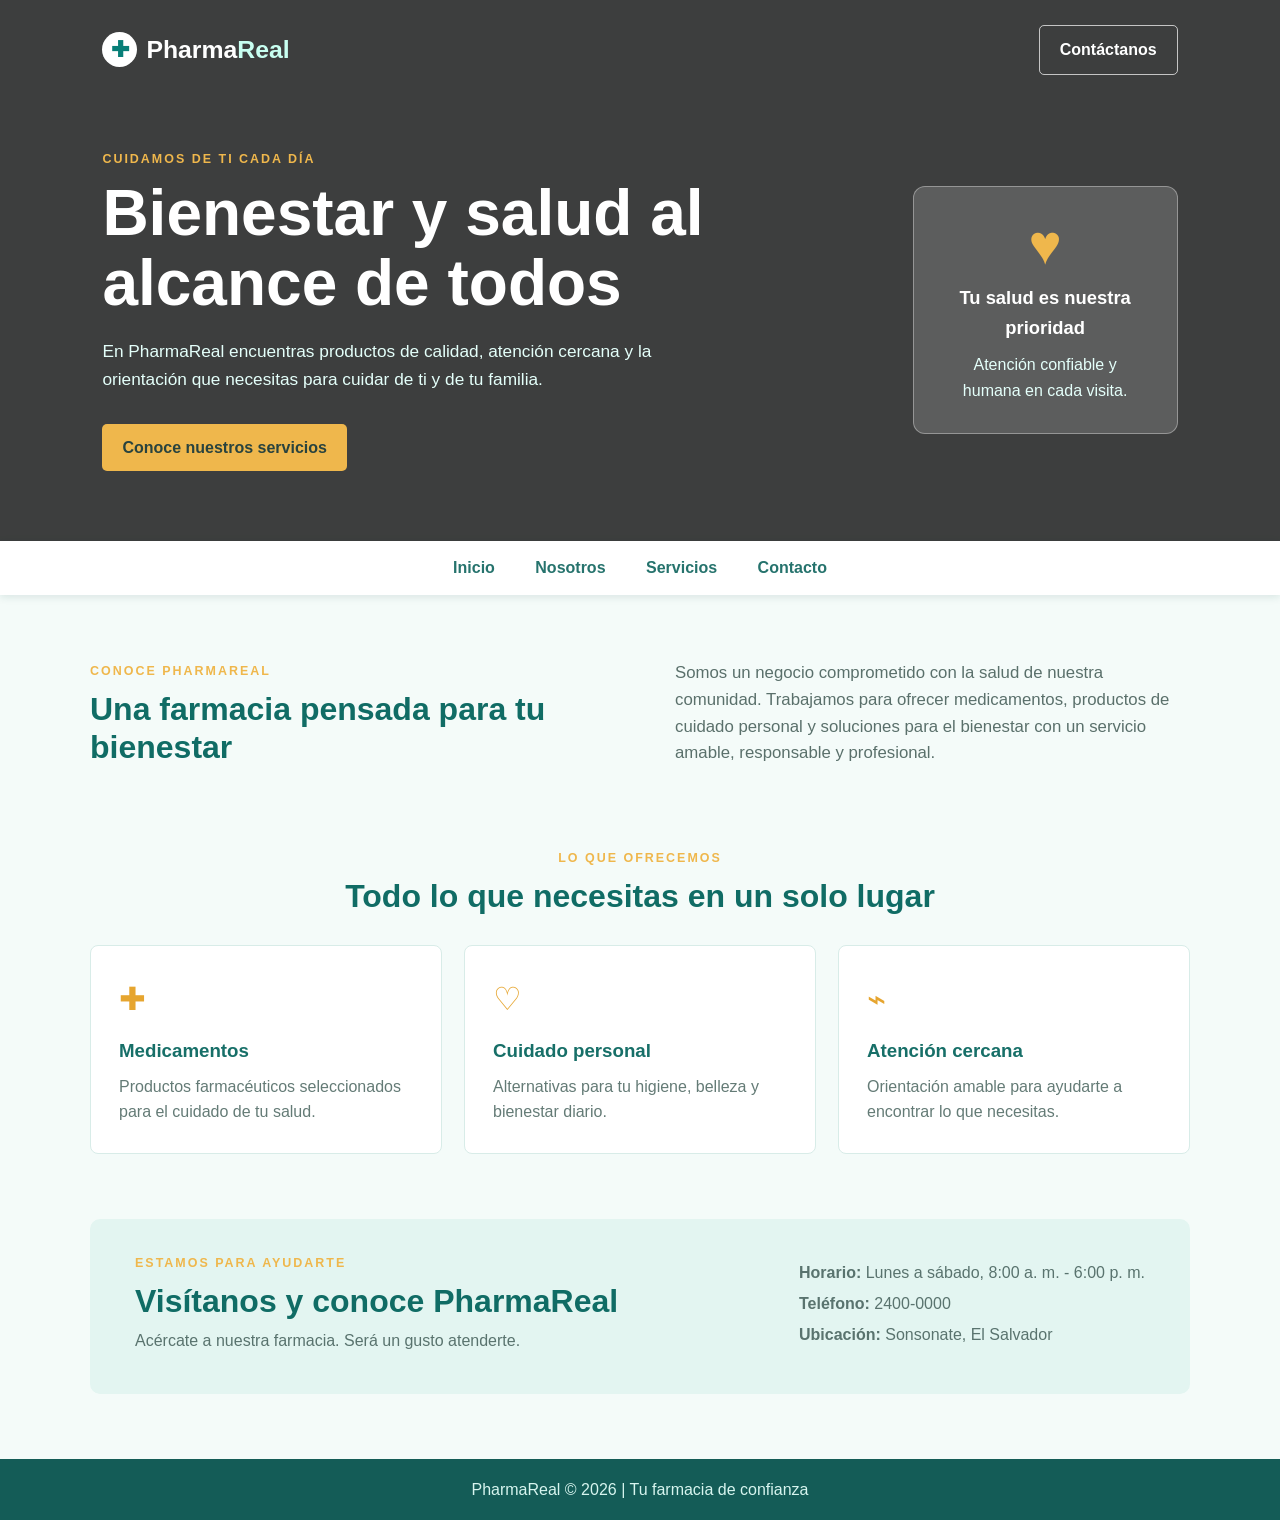
==== index.html @ b6526a4e "Estructura base de la web" ====
<!DOCTYPE html>
<html lang="es">
<head>
    <meta charset="UTF-8">
    <meta name="viewport" content="width=device-width, initial-scale=1.0">
    <title>PharmaReal | Tu farmacia de confianza</title>
    <link rel="stylesheet" href="style.css">
</head>
<body>
    <header class="encabezado">

        <video class="video-fondo" autoplay muted loop playsinline>
            <source src="videos/header-video.mp4" type="video/mp4">
            Tu navegador no soporta la reproducción de videos.
        </video>

        <div class="barra-superior">
            <a class="marca" href="index.html">
                <span class="simbolo">✚</span>
                <span>Pharma<span>Real</span></span>
            </a>
            <a class="boton boton-claro" href="#contacto">Contáctanos</a>
        </div>

        <section class="presentacion">
            <div class="presentacion-texto">
                <p class="etiqueta">Cuidamos de ti cada día</p>
                <h1>Bienestar y salud al alcance de todos</h1>
                <p>
                    En PharmaReal encuentras productos de calidad, atención cercana y la orientación
                    que necesitas para cuidar de ti y de tu familia.
                </p>
                <a class="boton boton-principal" href="#servicios">Conoce nuestros servicios</a>
            </div>
            <div class="tarjeta-salud">
                <span class="icono-grande">♥</span>
                <strong>Tu salud es nuestra prioridad</strong>
                <p>Atención confiable y humana en cada visita.</p>
            </div>
        </section>
    </header>

    <nav class="navegacion">
        <a href="#inicio">Inicio</a>
        <a href="#nosotros">Nosotros</a>
        <a href="#servicios">Servicios</a>
        <a href="#contacto">Contacto</a>
    </nav>

    <main id="inicio" class="contenido">
        <section id="nosotros" class="seccion nosotros">
            <div>
                <p class="etiqueta">Conoce PharmaReal</p>
                <h2>Una farmacia pensada para tu bienestar</h2>
            </div>
            <p>
                Somos un negocio comprometido con la salud de nuestra comunidad. Trabajamos para ofrecer
                medicamentos, productos de cuidado personal y soluciones para el bienestar con un servicio
                amable, responsable y profesional.
            </p>
        </section>

        <section id="servicios" class="seccion">
            <div class="encabezado-seccion">
                <p class="etiqueta">Lo que ofrecemos</p>
                <h2>Todo lo que necesitas en un solo lugar</h2>
            </div>
            <div class="tarjetas-servicios">
                <article class="tarjeta-servicio">
                    <span class="icono">✚</span>
                    <h3>Medicamentos</h3>
                    <p>Productos farmacéuticos seleccionados para el cuidado de tu salud.</p>
                </article>
                <article class="tarjeta-servicio">
                    <span class="icono">♡</span>
                    <h3>Cuidado personal</h3>
                    <p>Alternativas para tu higiene, belleza y bienestar diario.</p>
                </article>
                <article class="tarjeta-servicio">
                    <span class="icono">⌁</span>
                    <h3>Atención cercana</h3>
                    <p>Orientación amable para ayudarte a encontrar lo que necesitas.</p>
                </article>
            </div>
        </section>

        <section id="contacto" class="contacto">
            <div>
                <p class="etiqueta">Estamos para ayudarte</p>
                <h2>Visítanos y conoce PharmaReal</h2>
                <p>Acércate a nuestra farmacia. Será un gusto atenderte.</p>
            </div>
            <div class="datos-contacto">
                <p><strong>Horario:</strong> Lunes a sábado, 8:00 a. m. - 6:00 p. m.</p>
                <p><strong>Teléfono:</strong> 2400-0000</p>
                <p><strong>Ubicación:</strong> Sonsonate, El Salvador</p>
            </div>
        </section>
    </main>

    <footer>
        <p>PharmaReal &copy; 2026 | Tu farmacia de confianza</p>
    </footer>
</body>
</html>
---- style.css ----
* {
    box-sizing: border-box;
}

html {
    scroll-behavior: smooth;
}

body {
    background-color: #f4fbf9;
    color: #23413d;
    font-family: Arial, sans-serif;
    line-height: 1.6;
    margin: 0;
}

.encabezado {
     background-color: rgba(0, 0, 0, 0.55);
    color: white;
    overflow: hidden;
    padding: 25px 8% 70px;
    position: relative;
}

.encabezado::before {
    background-color: rgba(0, 0, 0, .45);
    content: "";
    inset: 0;
    position: absolute;
}

.video-fondo {
    height: 100%;
    inset: 0;
    object-fit: cover;
    position: absolute;
    width: 100%;
    z-index: 0;
    opacity: 0.5;
}

.barra-superior,
.presentacion,
.seccion,
.contacto {
    margin: 0 auto;
    max-width: 1100px;
}

.barra-superior {
    align-items: center;
    display: flex;
    justify-content: space-between;
    position: relative;
    z-index: 1;
}

.marca {
    align-items: center;
    color: white;
    display: flex;
    font-size: 1.55rem;
    font-weight: bold;
    gap: 9px;
    text-decoration: none;
}

.marca span:last-child span {
    color: #c8fff1;
}

.simbolo {
    align-items: center;
    background-color: white;
    border-radius: 50%;
    color: #087f78;
    display: flex;
    font-size: 1.4rem;
    height: 35px;
    justify-content: center;
    width: 35px;
}

.presentacion {
    align-items: center;
    display: flex;
    gap: 70px;
    justify-content: space-between;
    padding-top: 75px;
    position: relative;
    z-index: 1;
}

.presentacion-texto {
    max-width: 610px;
}

.etiqueta {
    color: #efb74c;
    font-size: .78rem;
    font-weight: bold;
    letter-spacing: 2px;
    margin: 0 0 8px;
    text-transform: uppercase;
}

h1,
h2,
h3,
p {
    margin-top: 0;
}

h1 {
    font-size: clamp(2.2rem, 5vw, 4rem);
    line-height: 1.1;
    margin-bottom: 20px;
}

h2 {
    color: #106c65;
    font-size: 2rem;
    line-height: 1.2;
    margin-bottom: 15px;
}

.presentacion-texto > p:not(.etiqueta) {
    color: #e4fffa;
    font-size: 1.08rem;
    margin-bottom: 30px;
    max-width: 560px;
}

.boton {
    border-radius: 5px;
    display: inline-block;
    font-weight: bold;
    padding: 11px 20px;
    text-decoration: none;
}

.boton-claro {
    border: 1px solid rgba(255, 255, 255, .7);
    color: white;
}

.boton-principal {
    background-color: #efb74c;
    color: #29433e;
}

.boton:hover {
    opacity: .85;
}

.tarjeta-salud {
    background-color: rgba(255, 255, 255, .16);
    border: 1px solid rgba(255, 255, 255, .35);
    border-radius: 12px;
    max-width: 265px;
    padding: 30px;
    text-align: center;
}

.tarjeta-salud strong {
    display: block;
    font-size: 1.15rem;
    margin: 10px 0;
}

.tarjeta-salud p {
    color: #e4fffa;
    margin-bottom: 0;
}

.icono-grande {
    color: #efb74c;
    display: block;
    font-size: 3.5rem;
    line-height: 1;
}

.navegacion {
    background-color: white;
    box-shadow: 0 2px 8px rgba(19, 70, 65, .12);
    padding: 14px;
    text-align: center;
}

.navegacion a {
    color: #26736d;
    font-weight: bold;
    margin: 0 18px;
    text-decoration: none;
}

.navegacion a:hover {
    color: #e59e23;
}

.contenido {
    padding: 65px 20px 30px;
}

.seccion {
    padding-bottom: 65px;
}

.nosotros {
    align-items: center;
    display: grid;
    gap: 70px;
    grid-template-columns: 1fr 1fr;
}

.nosotros > p {
    color: #5a706b;
    font-size: 1.05rem;
}

.encabezado-seccion {
    margin-bottom: 30px;
    text-align: center;
}

.tarjetas-servicios {
    display: grid;
    gap: 22px;
    grid-template-columns: repeat(3, 1fr);
}

.tarjeta-servicio {
    background-color: white;
    border: 1px solid #d8ece8;
    border-radius: 8px;
    padding: 28px;
    transition: transform .2s, box-shadow .2s;
}

.tarjeta-servicio:hover {
    box-shadow: 0 8px 18px rgba(19, 90, 82, .12);
    transform: translateY(-4px);
}

.icono {
    color: #e6a52f;
    font-size: 2rem;
}

.tarjeta-servicio h3 {
    color: #176f68;
    margin: 10px 0 8px;
}

.tarjeta-servicio p {
    color: #647b76;
    margin-bottom: 0;
}

.contacto {
    align-items: center;
    background-color: #e3f5f1;
    border-radius: 10px;
    display: flex;
    gap: 50px;
    justify-content: space-between;
    margin-bottom: 35px;
    padding: 35px 45px;
}

.contacto h2 {
    margin-bottom: 8px;
}

.contacto p:not(.etiqueta),
.datos-contacto p {
    color: #59736e;
    margin-bottom: 5px;
}

.datos-contacto {
    min-width: 310px;
}

footer {
    background-color: #145c57;
    color: #d7f5ef;
    padding: 18px;
    text-align: center;
}

footer p {
    margin-bottom: 0;
}

@media (max-width: 700px) {
    .encabezado {
        padding-left: 6%;
        padding-right: 6%;
    }

    .presentacion,
    .nosotros,
    .contacto {
        align-items: stretch;
        display: flex;
        flex-direction: column;
        gap: 28px;
    }

    .presentacion {
        padding-top: 55px;
    }

    .tarjeta-salud {
        max-width: none;
    }

    .navegacion a {
        margin: 0 6px;
    }

    .tarjetas-servicios {
        grid-template-columns: 1fr;
    }

    .contacto {
        padding: 30px 25px;
    }

    .datos-contacto {
        min-width: 0;
    }
}
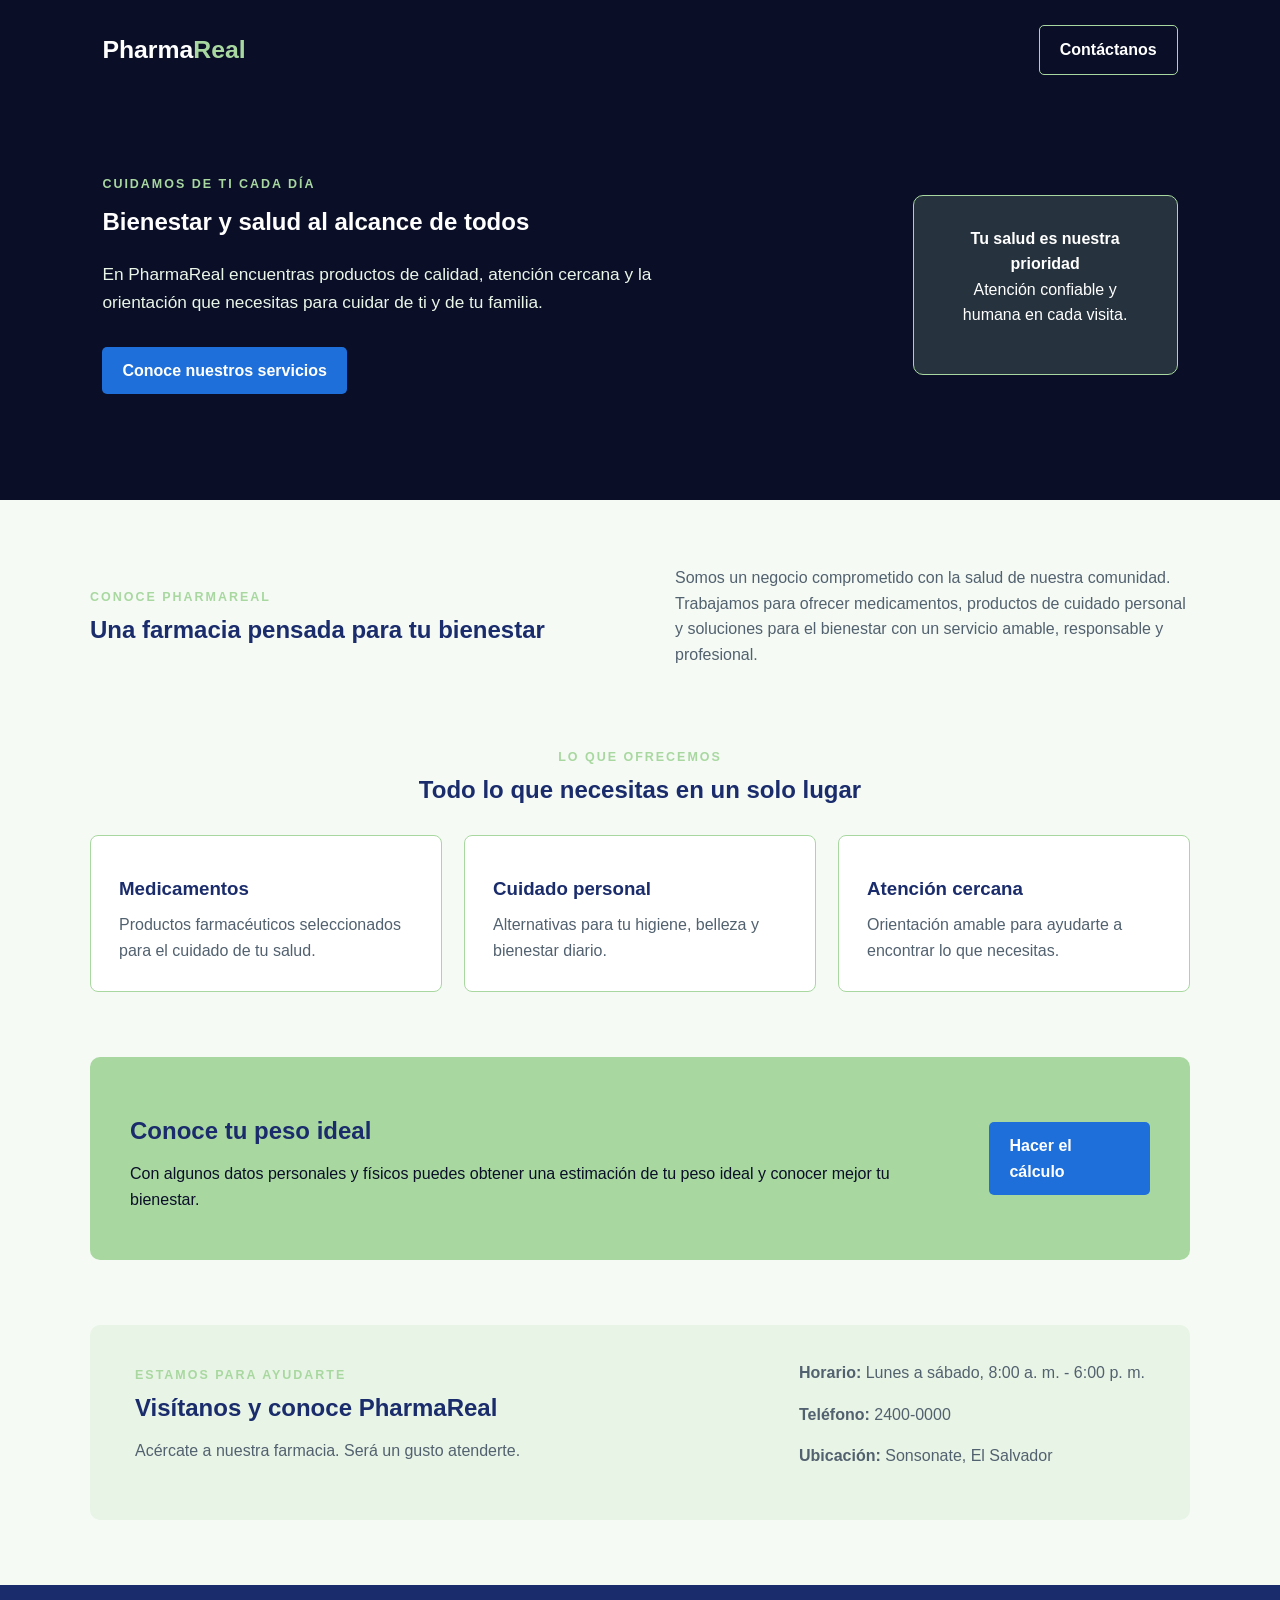
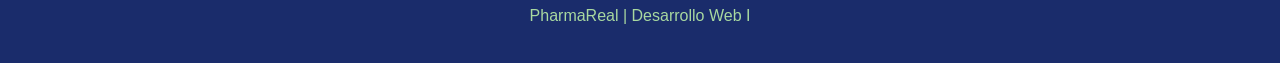
==== commit 6f8e858e: "arreglos css" ====
--- a/index.html
+++ b/index.html
@@ -16,11 +16,11 @@
 
         <div class="barra-superior">
             <a class="marca" href="index.html">
-                <span class="simbolo">✚</span>
                 <span>Pharma<span>Real</span></span>
             </a>
             <a class="boton boton-claro" href="#contacto">Contáctanos</a>
         </div>
+        <br>
 
         <section class="presentacion">
             <div class="presentacion-texto">
@@ -33,19 +33,18 @@
                 <a class="boton boton-principal" href="#servicios">Conoce nuestros servicios</a>
             </div>
             <div class="tarjeta-salud">
-                <span class="icono-grande">♥</span>
                 <strong>Tu salud es nuestra prioridad</strong>
                 <p>Atención confiable y humana en cada visita.</p>
             </div>
         </section>
     </header>
 
-    <nav class="navegacion">
+    <!-- <nav class="navegacion">
         <a href="#inicio">Inicio</a>
         <a href="#nosotros">Nosotros</a>
         <a href="#servicios">Servicios</a>
         <a href="#contacto">Contacto</a>
-    </nav>
+    </nav> -->
 
     <main id="inicio" class="contenido">
         <section id="nosotros" class="seccion nosotros">
@@ -67,21 +66,27 @@
             </div>
             <div class="tarjetas-servicios">
                 <article class="tarjeta-servicio">
-                    <span class="icono">✚</span>
                     <h3>Medicamentos</h3>
                     <p>Productos farmacéuticos seleccionados para el cuidado de tu salud.</p>
                 </article>
                 <article class="tarjeta-servicio">
-                    <span class="icono">♡</span>
                     <h3>Cuidado personal</h3>
                     <p>Alternativas para tu higiene, belleza y bienestar diario.</p>
                 </article>
                 <article class="tarjeta-servicio">
-                    <span class="icono">⌁</span>
                     <h3>Atención cercana</h3>
                     <p>Orientación amable para ayudarte a encontrar lo que necesitas.</p>
                 </article>
             </div>
+        </section>
+
+        <section class="peso-ideal">
+            <div>
+                <p class="etiqueta">Cuida tu bienestar</p>
+                <h2>Conoce tu peso ideal</h2>
+                <p>Con algunos datos personales y físicos puedes obtener una estimación de tu peso ideal y conocer mejor tu bienestar.</p>
+            </div>
+            <a class="boton boton-principal" href="calcular_peso.html">Hacer el cálculo</a>
         </section>
 
         <section id="contacto" class="contacto">
@@ -99,7 +104,7 @@
     </main>
 
     <footer>
-        <p>PharmaReal &copy; 2026 | Tu farmacia de confianza</p>
+        <p>PharmaReal | Desarrollo Web I</p>
     </footer>
 </body>
 </html>
--- a/style.css
+++ b/style.css
@@ -2,41 +2,44 @@
     box-sizing: border-box;
 }
 
-html {
-    scroll-behavior: smooth;
-}
-
 body {
-    background-color: #f4fbf9;
-    color: #23413d;
+    background-color: #f5faf4;
+    color: #0A0E27;
     font-family: Arial, sans-serif;
     line-height: 1.6;
     margin: 0;
 }
 
+h1,
+h2,
+h3,
+p {
+    margin-top: 0;
+}
+
+h2 {
+    color: #1A2C6B;
+    line-height: 1.2;
+    margin-bottom: 15px;
+}
+
 .encabezado {
-     background-color: rgba(0, 0, 0, 0.55);
-    color: white;
+    background-color: #0A0E27;
+    color: white;
+    min-height: 500px;
     overflow: hidden;
     padding: 25px 8% 70px;
     position: relative;
 }
 
-.encabezado::before {
-    background-color: rgba(0, 0, 0, .45);
-    content: "";
-    inset: 0;
-    position: absolute;
-}
-
 .video-fondo {
     height: 100%;
-    inset: 0;
+    left: 0;
     object-fit: cover;
     position: absolute;
+    top: 0;
     width: 100%;
-    z-index: 0;
-    opacity: 0.5;
+    opacity: .5;
 }
 
 .barra-superior,
@@ -47,12 +50,16 @@
     max-width: 1100px;
 }
 
-.barra-superior {
-    align-items: center;
-    display: flex;
-    justify-content: space-between;
+.barra-superior,
+.presentacion {
     position: relative;
     z-index: 1;
+}
+
+.barra-superior {
+    align-items: center;
+    display: flex;
+    justify-content: space-between;
 }
 
 .marca {
@@ -66,14 +73,14 @@
 }
 
 .marca span:last-child span {
-    color: #c8fff1;
+    color: #A8D8A0;
 }
 
 .simbolo {
     align-items: center;
-    background-color: white;
+    background-color: #A8D8A0;
     border-radius: 50%;
-    color: #087f78;
+    color: #1A2C6B;
     display: flex;
     font-size: 1.4rem;
     height: 35px;
@@ -87,8 +94,6 @@
     gap: 70px;
     justify-content: space-between;
     padding-top: 75px;
-    position: relative;
-    z-index: 1;
 }
 
 .presentacion-texto {
@@ -96,42 +101,22 @@
 }
 
 .etiqueta {
-    color: #efb74c;
+    color: #A8D8A0;
     font-size: .78rem;
     font-weight: bold;
     letter-spacing: 2px;
-    margin: 0 0 8px;
+    margin-bottom: 8px;
     text-transform: uppercase;
 }
 
-h1,
-h2,
-h3,
-p {
-    margin-top: 0;
-}
-
-h1 {
-    font-size: clamp(2.2rem, 5vw, 4rem);
-    line-height: 1.1;
-    margin-bottom: 20px;
-}
-
-h2 {
-    color: #106c65;
-    font-size: 2rem;
-    line-height: 1.2;
-    margin-bottom: 15px;
-}
-
 .presentacion-texto > p:not(.etiqueta) {
-    color: #e4fffa;
+    color: #eaf6e8;
     font-size: 1.08rem;
     margin-bottom: 30px;
-    max-width: 560px;
-}
-
-.boton {
+}
+
+.boton,
+.butHead {
     border-radius: 5px;
     display: inline-block;
     font-weight: bold;
@@ -140,63 +125,40 @@
 }
 
 .boton-claro {
-    border: 1px solid rgba(255, 255, 255, .7);
-    color: white;
-}
-
-.boton-principal {
-    background-color: #efb74c;
-    color: #29433e;
-}
-
-.boton:hover {
-    opacity: .85;
+    border: 1px solid #A8D8A0;
+    color: white;
+}
+
+.boton-principal,
+.butHead {
+    background-color: #1E6FD9;
+    border: none;
+    color: white;
+    cursor: pointer;
+}
+
+.boton:hover,
+.butHead:hover {
+    background-color: #1E9B6E;
 }
 
 .tarjeta-salud {
-    background-color: rgba(255, 255, 255, .16);
-    border: 1px solid rgba(255, 255, 255, .35);
-    border-radius: 12px;
+    background-color: rgba(168, 216, 160, .18);
+    border: 1px solid #A8D8A0;
+    border-radius: 10px;
     max-width: 265px;
     padding: 30px;
     text-align: center;
 }
 
-.tarjeta-salud strong {
-    display: block;
-    font-size: 1.15rem;
-    margin: 10px 0;
-}
-
-.tarjeta-salud p {
-    color: #e4fffa;
-    margin-bottom: 0;
-}
-
 .icono-grande {
-    color: #efb74c;
+    color: #A8D8A0;
     display: block;
     font-size: 3.5rem;
     line-height: 1;
 }
 
-.navegacion {
-    background-color: white;
-    box-shadow: 0 2px 8px rgba(19, 70, 65, .12);
-    padding: 14px;
-    text-align: center;
-}
-
-.navegacion a {
-    color: #26736d;
-    font-weight: bold;
-    margin: 0 18px;
-    text-decoration: none;
-}
-
-.navegacion a:hover {
-    color: #e59e23;
-}
+
 
 .contenido {
     padding: 65px 20px 30px;
@@ -213,9 +175,11 @@
     grid-template-columns: 1fr 1fr;
 }
 
-.nosotros > p {
-    color: #5a706b;
-    font-size: 1.05rem;
+.nosotros > p,
+.tarjeta-servicio p,
+.contacto p:not(.etiqueta),
+.datos-contacto p {
+    color: #52616f;
 }
 
 .encabezado-seccion {
@@ -231,35 +195,40 @@
 
 .tarjeta-servicio {
     background-color: white;
-    border: 1px solid #d8ece8;
+    border: 1px solid #A8D8A0;
     border-radius: 8px;
     padding: 28px;
-    transition: transform .2s, box-shadow .2s;
-}
-
-.tarjeta-servicio:hover {
-    box-shadow: 0 8px 18px rgba(19, 90, 82, .12);
-    transform: translateY(-4px);
 }
 
 .icono {
-    color: #e6a52f;
+    color: #5CB85C;
     font-size: 2rem;
 }
 
 .tarjeta-servicio h3 {
-    color: #176f68;
+    color: #1A2C6B;
     margin: 10px 0 8px;
 }
 
 .tarjeta-servicio p {
-    color: #647b76;
     margin-bottom: 0;
 }
 
+.peso-ideal {
+    align-items: center;
+    background-color: #A8D8A0;
+    border-radius: 10px;
+    display: flex;
+    gap: 35px;
+    justify-content: space-between;
+    margin: 0 auto 65px;
+    max-width: 1100px;
+    padding: 32px 40px;
+}
+
 .contacto {
     align-items: center;
-    background-color: #e3f5f1;
+    background-color: #e8f4e6;
     border-radius: 10px;
     display: flex;
     gap: 50px;
@@ -268,67 +237,59 @@
     padding: 35px 45px;
 }
 
-.contacto h2 {
-    margin-bottom: 8px;
-}
-
-.contacto p:not(.etiqueta),
-.datos-contacto p {
-    color: #59736e;
-    margin-bottom: 5px;
-}
-
 .datos-contacto {
     min-width: 310px;
 }
 
 footer {
-    background-color: #145c57;
-    color: #d7f5ef;
+    background-color: #1A2C6B;
+    color: #A8D8A0;
     padding: 18px;
     text-align: center;
 }
 
-footer p {
+.hder {
+    align-items: center;
+    background-color: #1A2C6B;
+    border-radius: 8px;
+    display: flex;
+    justify-content: space-between;
+    margin: 0 auto 30px;
+    max-width: 800px;
+    padding: 20px 25px;
+}
+
+.hder h2 {
+    color: #A8D8A0;
     margin-bottom: 0;
 }
 
-@media (max-width: 700px) {
-    .encabezado {
-        padding-left: 6%;
-        padding-right: 6%;
-    }
-
-    .presentacion,
-    .nosotros,
-    .contacto {
-        align-items: stretch;
-        display: flex;
-        flex-direction: column;
-        gap: 28px;
-    }
-
-    .presentacion {
-        padding-top: 55px;
-    }
-
-    .tarjeta-salud {
-        max-width: none;
-    }
-
-    .navegacion a {
-        margin: 0 6px;
-    }
-
-    .tarjetas-servicios {
-        grid-template-columns: 1fr;
-    }
-
-    .contacto {
-        padding: 30px 25px;
-    }
-
-    .datos-contacto {
-        min-width: 0;
-    }
-}
+.formulario {
+    display: flex;
+    flex-direction: column;
+    gap: 8px;
+    margin: 0 auto;
+    max-width: 800px;
+}
+
+input,
+select {
+    background-color: white;
+    border: 2px solid #5CB85C;
+    border-radius: 7px;
+    padding: 10px 15px;
+    width: 100%;
+}
+
+.resultado {
+    background-color: #edf7eb;
+    border-radius: 5px;
+    display: none;
+    line-height: 1.6;
+    margin-top: 10px;
+    padding: 12px;
+}
+
+.resultado.mostrar {
+    display: block;
+}
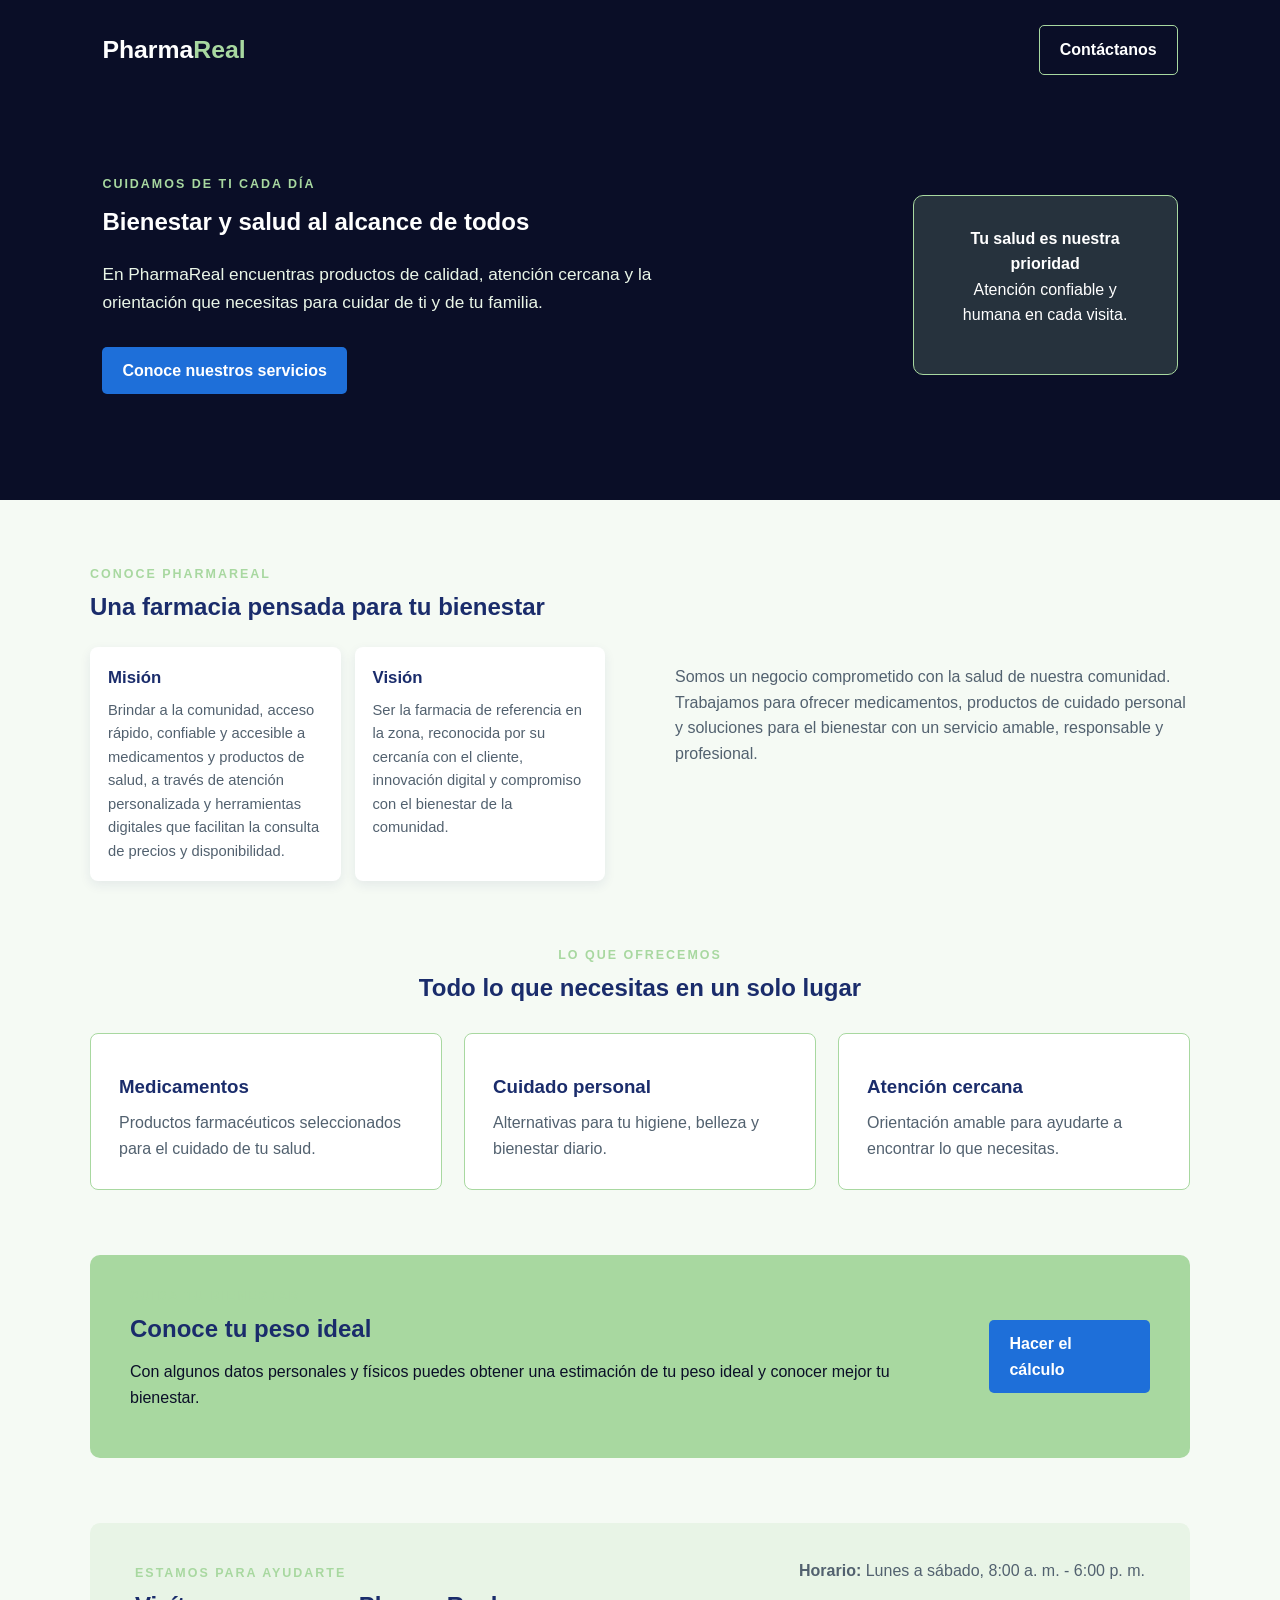
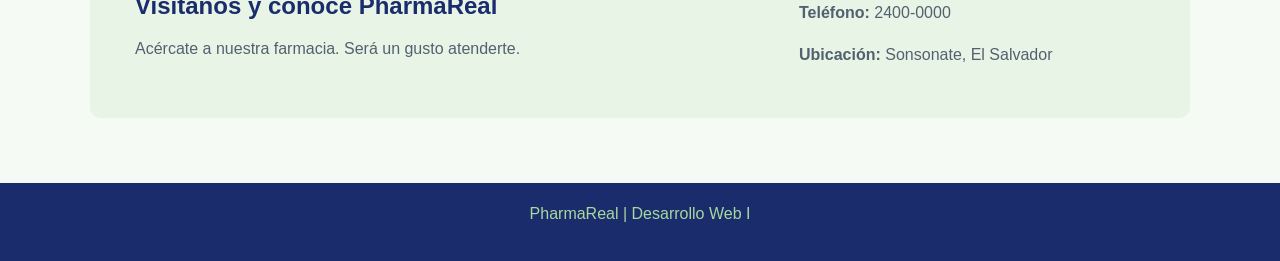
==== commit b112fae8: "agregacion de mision y vision" ====
--- a/index.html
+++ b/index.html
@@ -51,6 +51,18 @@
             <div>
                 <p class="etiqueta">Conoce PharmaReal</p>
                 <h2>Una farmacia pensada para tu bienestar</h2>
+                <div class="mision-vision">
+                    <article class="tarjeta-info">
+                        <h3>Misión</h3>
+                        <p>Brindar a la comunidad, acceso rápido, confiable y accesible a medicamentos y productos de salud,
+                             a través de atención personalizada y herramientas digitales que facilitan la consulta de precios y disponibilidad.</p>
+                    </article>
+                    <article class="tarjeta-info">
+                        <h3>Visión</h3>
+                        <p>Ser la farmacia de referencia en la zona, reconocida por su cercanía con el cliente, innovación digital y compromiso 
+                            con el bienestar de la comunidad.</p>
+                    </article>
+                </div>
             </div>
             <p>
                 Somos un negocio comprometido con la salud de nuestra comunidad. Trabajamos para ofrecer
@@ -60,6 +72,7 @@
         </section>
 
         <section id="servicios" class="seccion">
+
             <div class="encabezado-seccion">
                 <p class="etiqueta">Lo que ofrecemos</p>
                 <h2>Todo lo que necesitas en un solo lugar</h2>
--- a/style.css
+++ b/style.css
@@ -182,6 +182,32 @@
     color: #52616f;
 }
 
+.mision-vision {
+    display: grid;
+    gap: 14px;
+    grid-template-columns: repeat(2, 1fr);
+    margin-top: 25px;
+}
+
+.tarjeta-info {
+    background-color: white;
+    border-radius: 8px;
+    box-shadow: 0 4px 12px rgba(26, 44, 107, .08);
+    padding: 18px;
+}
+
+.tarjeta-info h3 {
+    color: #1A2C6B;
+    font-size: 1.05rem;
+    margin-bottom: 7px;
+}
+
+.tarjeta-info p {
+    color: #52616f;
+    font-size: .92rem;
+    margin-bottom: 0;
+}
+
 .encabezado-seccion {
     margin-bottom: 30px;
     text-align: center;
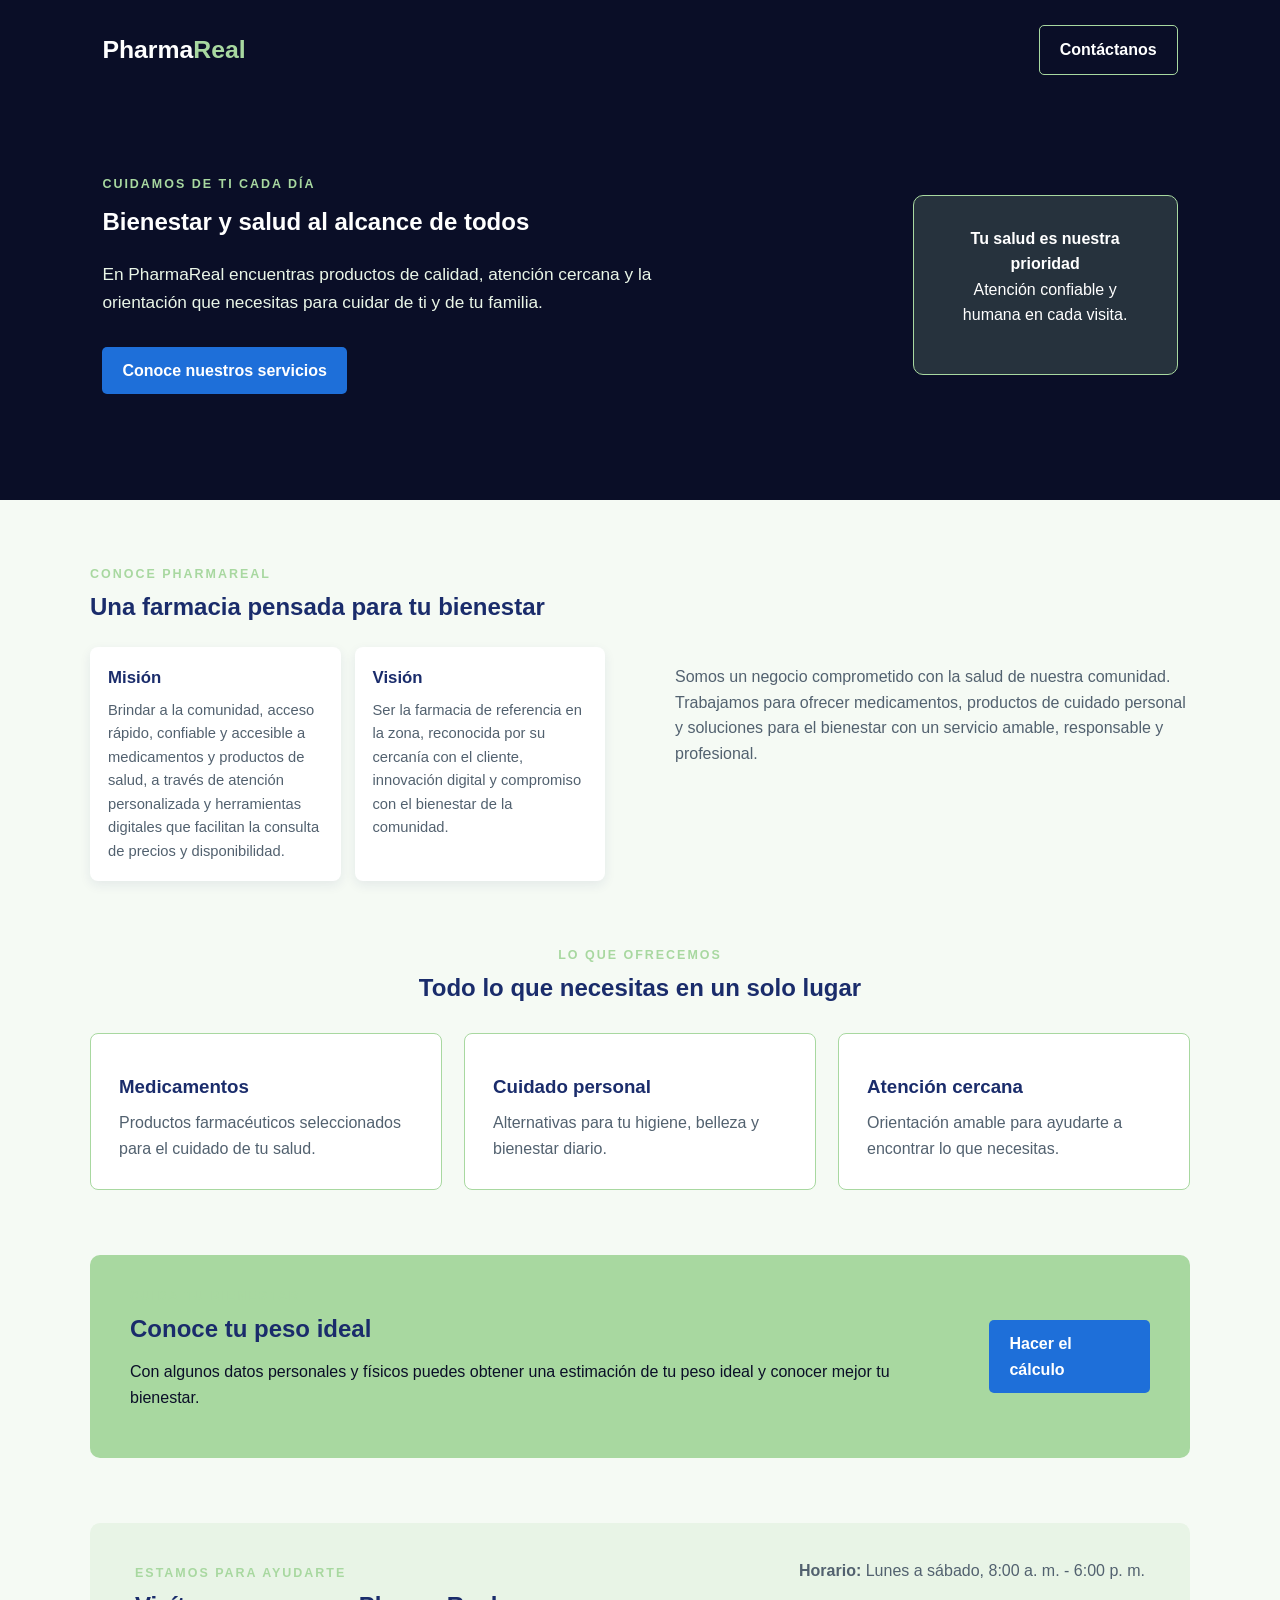
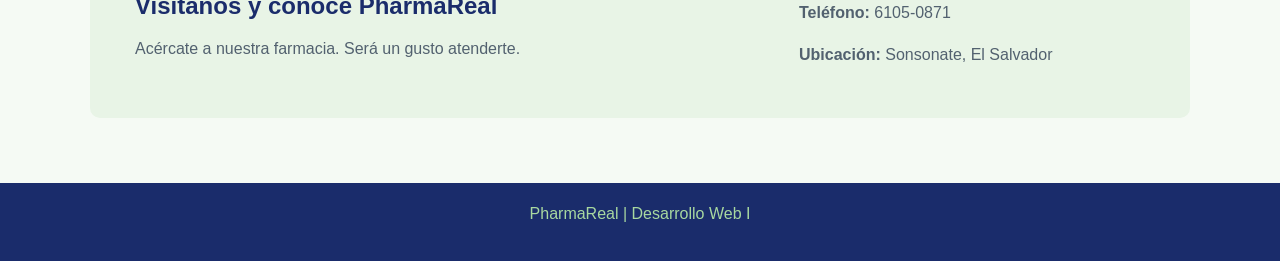
==== commit 8859b71b: "cambio de numero" ====
--- a/index.html
+++ b/index.html
@@ -110,7 +110,7 @@
             </div>
             <div class="datos-contacto">
                 <p><strong>Horario:</strong> Lunes a sábado, 8:00 a. m. - 6:00 p. m.</p>
-                <p><strong>Teléfono:</strong> 2400-0000</p>
+                <p><strong>Teléfono:</strong> 6105-0871</p>
                 <p><strong>Ubicación:</strong> Sonsonate, El Salvador</p>
             </div>
         </section>
